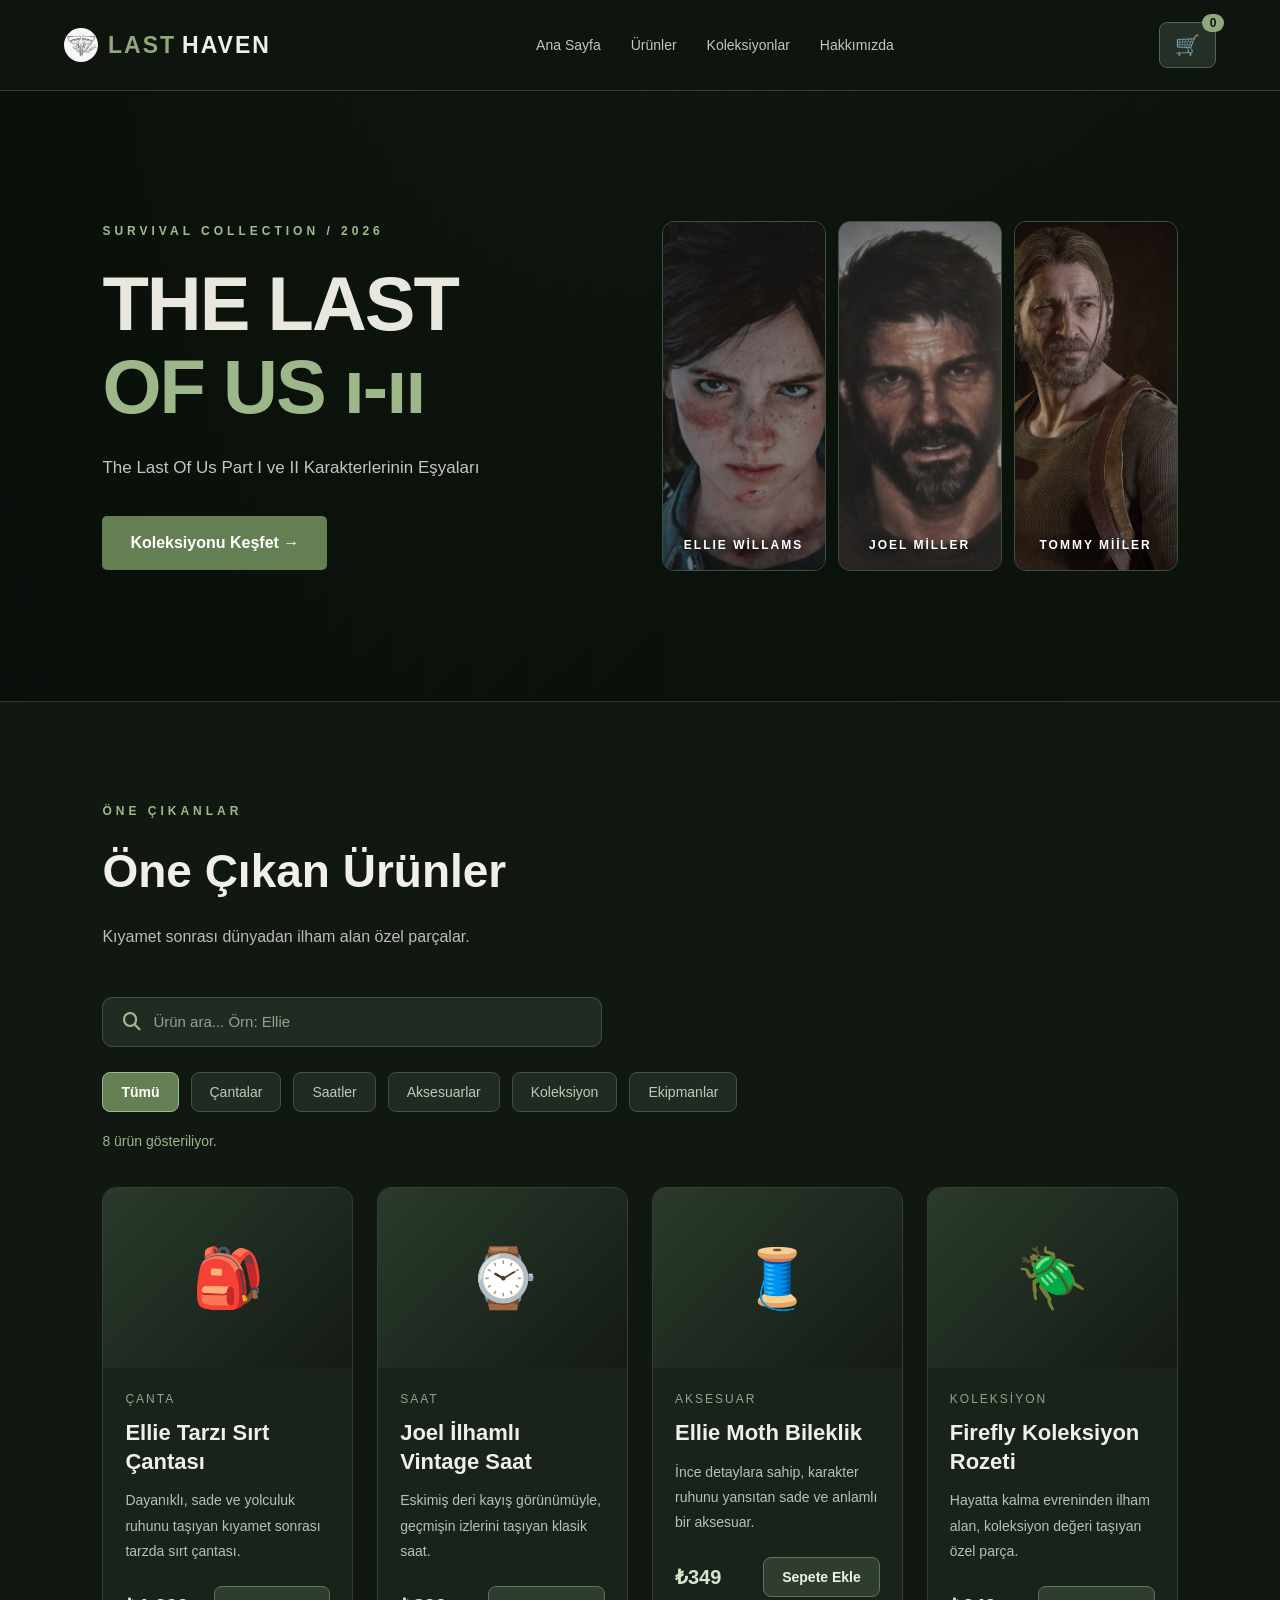
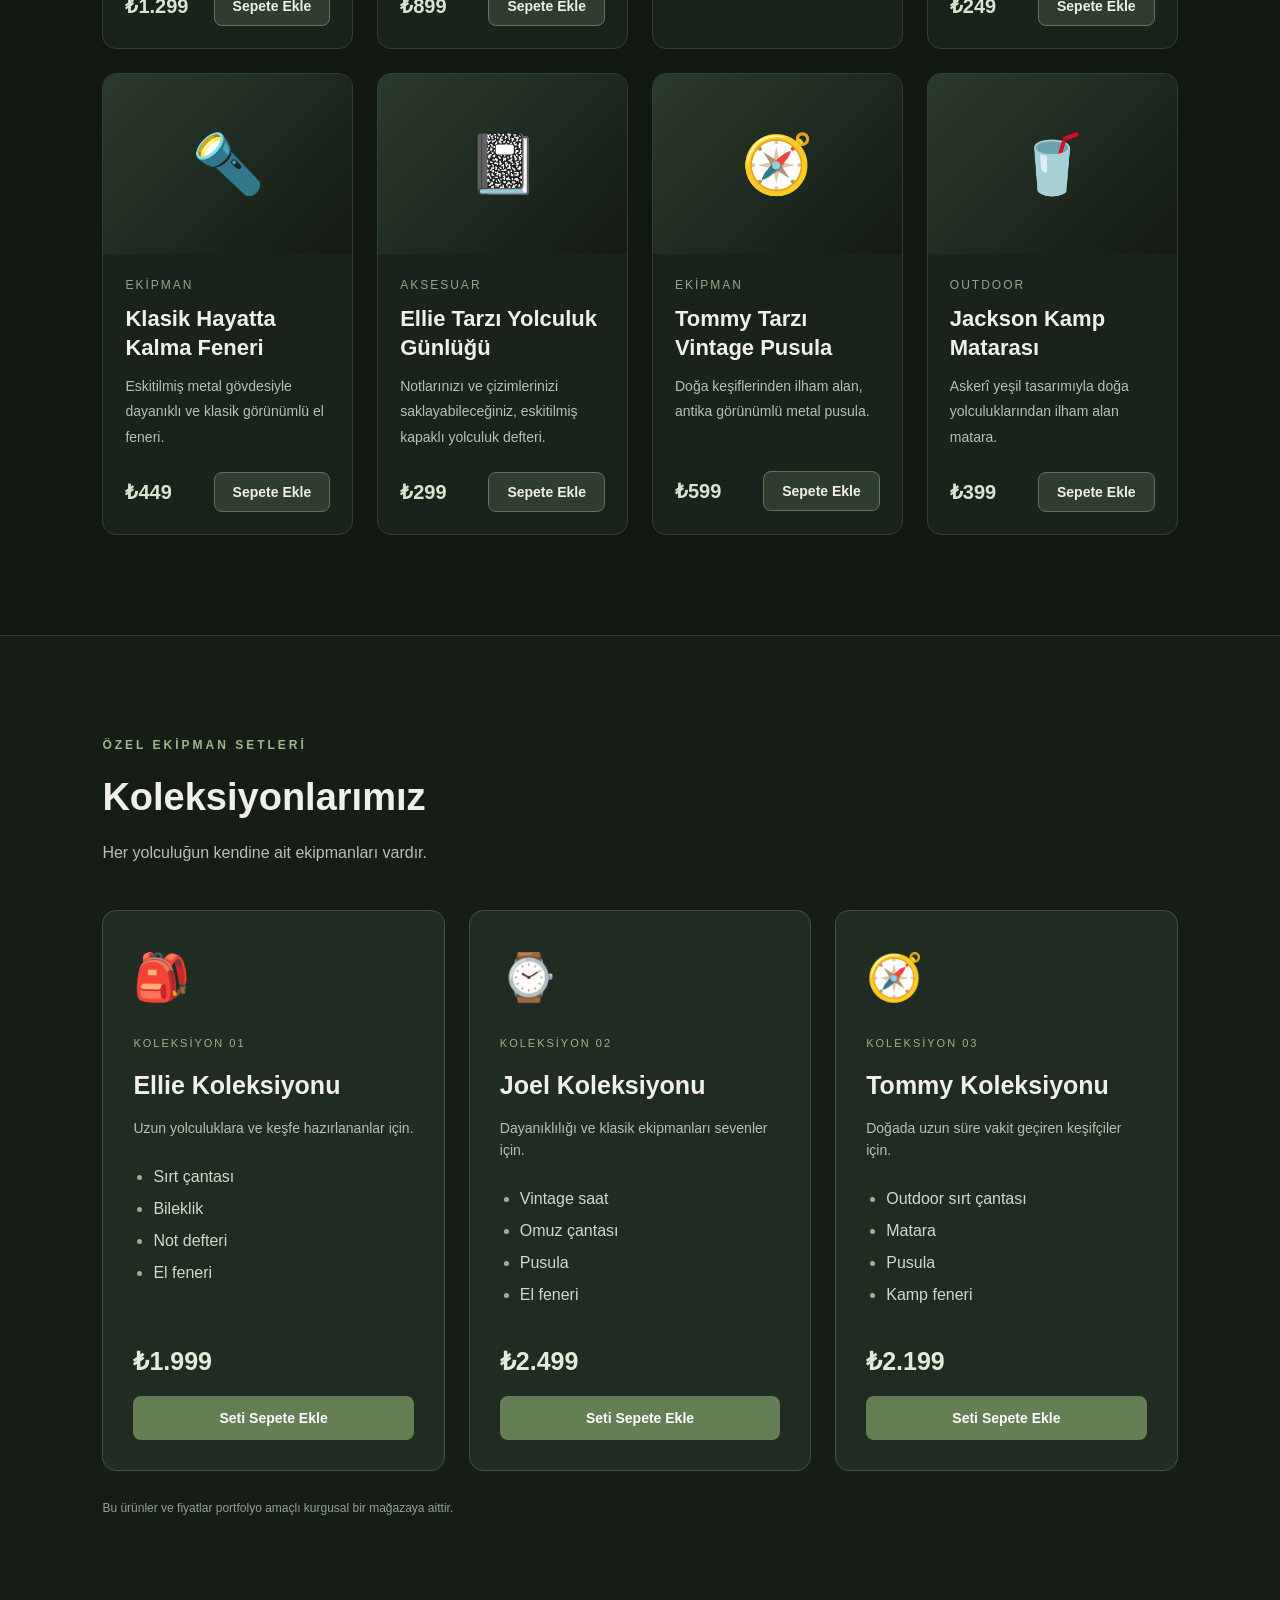
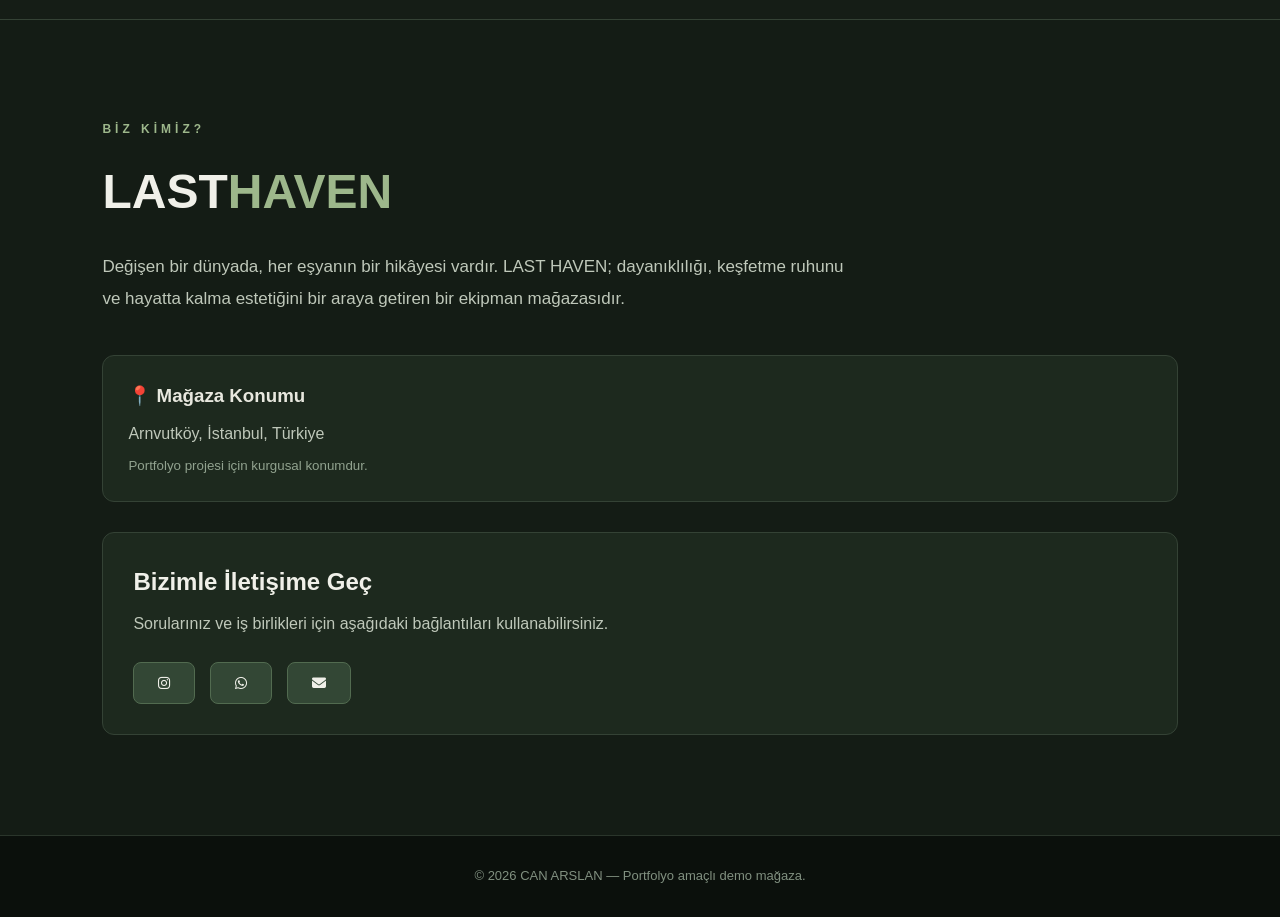
==== index.html @ 031e987a "Add files via upload" ====
<!DOCTYPE html>
<html lang="tr">

<head>
    <meta charset="UTF-8">

    <meta name="viewport"
          content="width=device-width, initial-scale=1.0">

    <title>TLOU | Survival Store</title>

    <link rel="stylesheet"
      href="https://cdnjs.cloudflare.com/ajax/libs/font-awesome/6.7.2/css/all.min.css">

    <link rel="stylesheet" href="style.css">

    <script src="script.js" defer></script>


</head>

<body>

    <!-- ÜST MENÜ -->
    <header class="site-header">

        <nav class="navbar">

            <!-- Mağaza logosu -->
            <a href="index.html" class="logo">
    <img src="logo.png" alt="Last Haven logosu" class="logo-img">

    <span class="logo-text">
        <span class="logo-green">LAST</span>
        <span class="logo-white">HAVEN</span>
    </span>
</a>

            <!-- Sayfa bağlantıları -->
            <div class="nav-links">
                <a href="#anasayfa">Ana Sayfa</a>
                <a href="#urunler">Ürünler</a>
                <a href="#koleksiyon">Koleksiyonlar</a>
                <a href="#hakkimizda">Hakkımızda</a>
            </div>

            <!-- Sağdaki işlemler -->
            <div class="nav-actions">
                <button
                    id="sepetBtn"
                    class="cart-button"
                    type="button"
                    aria-label="Sepeti görüntüle">
                    🛒 <span id="sepetSayisi">0</span>
                </button>
            </div>

        </nav>

    </header>

    <!-- ANA SAYFA -->
    <main id="anasayfa">

        <section class="hero">

            <div class="hero-content">

                <p class="hero-label">
                    SURVIVAL COLLECTION / 2026
                </p>

                <h1>
                    THE LAST
                    <span>OF US ı-ıı</span>
                </h1>

                <p class="hero-description">
                    The Last Of Us Part I ve II 
                    Karakterlerinin Eşyaları 
                </p>

                <a href="#urunler" class="hero-button">
                    Koleksiyonu Keşfet →
                </a>

            </div>
            
<!-- KARAKTER FOTOĞRAFLARI -->
<div class="hero-characters">

    <div class="character-photo">
        <img src="images/ellie.jpg" alt="Ellie">
        <span>ELLIE WİLLAMS</span>
    </div>

    <div class="character-photo">
        <img src="images/joel.jpg" alt="Joel">
        <span>JOEL MİLLER</span>
    </div>

    <div class="character-photo">
        <img src="images/tommy.jpg" alt="Tommy">
        <span>TOMMY MİİLER</span>
    </div>

</div>


        </section>

        <!-- ÜRÜNLER BÖLÜMÜ -->
        <section id="urunler" class="products-section">

    <div class="section-heading">
        <p class="section-label">ÖNE ÇIKANLAR</p>
        <h2>Öne Çıkan Ürünler</h2>
        <p class="section-description">
            Kıyamet sonrası dünyadan ilham alan özel parçalar.
        </p>
    </div>

<!-- ÜRÜN ARAMA VE KATEGORİ FİLTRELERİ -->
<div class="product-filters">

    <!-- ARAMA KUTUSU -->
    <div class="search-box">
        <i class="fa-solid fa-magnifying-glass"></i>

        <input
            type="search"
            id="urunArama"
            placeholder="Ürün ara... Örn: Ellie"
            aria-label="Ürün ara"
        >
    </div>

    <!-- KATEGORİLER -->
    <div class="category-filters">

        <button class="filter-btn active"
                data-category="all"
                type="button">
            Tümü
        </button>

        <button class="filter-btn"
                data-category="canta"
                type="button">
            Çantalar
        </button>

        <button class="filter-btn"
                data-category="saat"
                type="button">
            Saatler
        </button>

        <button class="filter-btn"
                data-category="aksesuar"
                type="button">
            Aksesuarlar
        </button>

        <button class="filter-btn"
                data-category="koleksiyon"
                type="button">
            Koleksiyon
        </button>

        <button class="filter-btn"
                data-category="ekipman"
                type="button">
            Ekipmanlar
        </button>


    </div>

    <p id="urunSonuc" class="product-results" role="status"></p>

</div>

    <div class="products-grid">

        <!-- ÜRÜN 1 -->
        <article class="product-card" data-category="canta">
            <div class="product-image">
                🎒
            </div>

            <div class="product-content">
                <p class="product-category">Çanta</p>
                <h3>Ellie Tarzı Sırt Çantası</h3>
                <p class="product-text">
                    Dayanıklı, sade ve yolculuk ruhunu taşıyan
                    kıyamet sonrası tarzda sırt çantası.
                </p>

                <div class="product-bottom">
                    <span class="product-price">₺1.299</span>
                    <button class="add-to-cart-btn" type="button">
                        Sepete Ekle
                    </button>
                </div>
            </div>
        </article>

        <!-- ÜRÜN 2 -->
        <article class="product-card" data-category="saat">
            <div class="product-image">
                ⌚
            </div>

            <div class="product-content">
                <p class="product-category">Saat</p>
                <h3>Joel İlhamlı Vintage Saat</h3>
                <p class="product-text">
                    Eskimiş deri kayış görünümüyle,
                    geçmişin izlerini taşıyan klasik saat.
                </p>

                <div class="product-bottom">
                    <span class="product-price">₺899</span>
                    <button class="add-to-cart-btn" type="button">
                        Sepete Ekle
                    </button>
                </div>
            </div>
        </article>

        <!-- ÜRÜN 3 -->
        <article class="product-card" data-category="Bileklik">
            <div class="product-image">
                🧵
            </div>

            <div class="product-content">
                <p class="product-category">Aksesuar</p>
                <h3>Ellie Moth Bileklik</h3>
                <p class="product-text">
                    İnce detaylara sahip, karakter ruhunu
                    yansıtan sade ve anlamlı bir aksesuar.
                </p>

                <div class="product-bottom">
                    <span class="product-price">₺349</span>
                    <button class="add-to-cart-btn" type="button">
                        Sepete Ekle
                    </button>
                </div>
            </div>
        </article>

        <!-- ÜRÜN 4 -->
        <article class="product-card" data-category="Rozeti">
            <div class="product-image">
                🪲
            </div>

            <div class="product-content">
                <p class="product-category">Koleksiyon</p>
                <h3>Firefly Koleksiyon Rozeti</h3>
                <p class="product-text">
                    Hayatta kalma evreninden ilham alan,
                    koleksiyon değeri taşıyan özel parça.
                </p>

                <div class="product-bottom">
                    <span class="product-price">₺249</span>
                    <button class="add-to-cart-btn" type="button">
                        Sepete Ekle
                    </button>
                </div>
            </div>
        </article>
        
<!-- ÜRÜN 5: EL FENERİ -->
<article class="product-card" data-category="fener">
    <div class="product-image">🔦</div>

    <div class="product-content">
        <p class="product-category">Ekipman</p>
        <h3>Klasik Hayatta Kalma Feneri</h3>

        <p class="product-text">
            Eskitilmiş metal gövdesiyle dayanıklı
            ve klasik görünümlü el feneri.
        </p>

        <div class="product-bottom">
            <span class="product-price">₺449</span>

            <button class="add-to-cart-btn" type="button">
                Sepete Ekle
            </button>
        </div>
    </div>
</article>

<!-- ÜRÜN 6: GÜNLÜK -->
<article class="product-card" data-category="Gunluk">
    <div class="product-image">📓</div>

    <div class="product-content">
        <p class="product-category">Aksesuar</p>
        <h3>Ellie Tarzı Yolculuk Günlüğü</h3>

        <p class="product-text">
            Notlarınızı ve çizimlerinizi saklayabileceğiniz,
            eskitilmiş kapaklı yolculuk defteri.
        </p>

        <div class="product-bottom">
            <span class="product-price">₺299</span>

            <button class="add-to-cart-btn" type="button">
                Sepete Ekle
            </button>
        </div>
    </div>
</article>

<!-- ÜRÜN 7: PUSULA -->
<article class="product-card" data-category="Pusula">
    <div class="product-image">🧭</div>

    <div class="product-content">
        <p class="product-category">Ekipman</p>
        <h3>Tommy Tarzı Vintage Pusula</h3>

        <p class="product-text">
            Doğa keşiflerinden ilham alan,
            antika görünümlü metal pusula.
        </p>

        <div class="product-bottom">
            <span class="product-price">₺599</span>

            <button class="add-to-cart-btn" type="button">
                Sepete Ekle
            </button>
        </div>
    </div>
</article>

<!-- ÜRÜN 8: MATARA -->
<article class="product-card" data-category="matara">
    <div class="product-image">🥤</div>

    <div class="product-content">
        <p class="product-category">Outdoor</p>
        <h3>Jackson Kamp Matarası</h3>

        <p class="product-text">
            Askerî yeşil tasarımıyla doğa
            yolculuklarından ilham alan matara.
        </p>

        <div class="product-bottom">
            <span class="product-price">₺399</span>

            <button class="add-to-cart-btn" type="button">
                Sepete Ekle
            </button>
        </div>
    </div>
</article>


    </div>

</section>

        <!-- KOLEKSİYONLAR BÖLÜMÜ -->
        
<!-- KOLEKSİYONLAR -->
<section id="koleksiyon" class="collections-section">

    <div class="collections-heading">
        <p class="collections-label">ÖZEL EKİPMAN SETLERİ</p>
        <h2>Koleksiyonlarımız</h2>
        <p>Her yolculuğun kendine ait ekipmanları vardır.</p>
    </div>

    <div class="collections-grid">

        <!-- ELLIE -->
        <article class="collection-card">
            <div class="collection-symbol">🎒</div>
            <span class="collection-number">KOLEKSİYON 01</span>

            <h3>Ellie Koleksiyonu</h3>
            <p class="collection-description">
                Uzun yolculuklara ve keşfe hazırlananlar için.
            </p>

            <ul class="collection-items">
                <li>Sırt çantası</li>
                <li>Bileklik</li>
                <li>Not defteri</li>
                <li>El feneri</li>
            </ul>

            <div class="collection-bottom">
                <span class="collection-price">₺1.999</span>
                <button class="collection-cart-btn"
                        type="button"
                        data-name="Ellie Koleksiyonu">
                    Seti Sepete Ekle
                </button>
            </div>
        </article>

        <!-- JOEL -->
        <article class="collection-card">
            <div class="collection-symbol">⌚</div>
            <span class="collection-number">KOLEKSİYON 02</span>

            <h3>Joel Koleksiyonu</h3>
            <p class="collection-description">
                Dayanıklılığı ve klasik ekipmanları sevenler için.
            </p>

            <ul class="collection-items">
                <li>Vintage saat</li>
                <li>Omuz çantası</li>
                <li>Pusula</li>
                <li>El feneri</li>
            </ul>

            <div class="collection-bottom">
                <span class="collection-price">₺2.499</span>
                <button class="collection-cart-btn"
                        type="button"
                        data-name="Joel Koleksiyonu">
                    Seti Sepete Ekle
                </button>
            </div>
        </article>

        <!-- TOMMY -->
        <article class="collection-card">
            <div class="collection-symbol">🧭</div>
            <span class="collection-number">KOLEKSİYON 03</span>

            <h3>Tommy Koleksiyonu</h3>
            <p class="collection-description">
                Doğada uzun süre vakit geçiren keşifçiler için.
            </p>

            <ul class="collection-items">
                <li>Outdoor sırt çantası</li>
                <li>Matara</li>
                <li>Pusula</li>
                <li>Kamp feneri</li>
            </ul>

            <div class="collection-bottom">
                <span class="collection-price">₺2.199</span>
                <button class="collection-cart-btn"
                        type="button"
                        data-name="Tommy Koleksiyonu">
                    Seti Sepete Ekle
                </button>
            </div>
        </article>

    </div>

    <p class="collections-disclaimer">
        Bu ürünler ve fiyatlar portfolyo amaçlı kurgusal bir mağazaya aittir.
    </p>

</section>


        <!-- HAKKIMIZDA BÖLÜMÜ -->
        
<!-- HAKKIMIZDA VE İLETİŞİM -->
<section id="hakkimizda" class="about-section">

    <div class="about-container">

        <p class="about-label">BİZ KİMİZ?</p>

        <h2>LAST<span>HAVEN</span></h2>

        <p class="about-description">
            Değişen bir dünyada, her eşyanın bir hikâyesi vardır.
            LAST HAVEN; dayanıklılığı, keşfetme ruhunu ve
            hayatta kalma estetiğini bir araya getiren
             bir ekipman mağazasıdır.
        </p>

        <div class="store-address">
            <h3>📍 Mağaza Konumu</h3>
            <p>Arnvutköy, İstanbul, Türkiye</p>
            <small>Portfolyo projesi için kurgusal konumdur.</small>
        </div>

        <div class="contact-area">
            <h3>Bizimle İletişime Geç</h3>

            <p>
                Sorularınız ve iş birlikleri için
                aşağıdaki bağlantıları kullanabilirsiniz.
            </p>

            
<div class="contact-links">

    <!-- INSTAGRAM -->
    <a href="https://www.instagram.com/ac.rsln/"
       target="_blank"
       rel="noopener noreferrer"
       class="contact-btn instagram-btn">

        <i class="fa-brands fa-instagram"></i>
        <span></span>

    </a>

    <!-- WHATSAPP -->
    <a href="https://wa.me/905076780957"
       target="_blank"
       rel="noopener noreferrer"
       class="contact-btn whatsapp-btn">

        <i class="fa-brands fa-whatsapp"></i>
        <span></span>

    </a>

   
<!-- E-POSTA -->
<a href="https://mail.google.com/mail/?view=cm&fs=1&to=arslanby5757@gmail.com"
   target="_blank"
   rel="noopener noreferrer"
   class="contact-btn email-btn">

    <i class="fa-solid fa-envelope"></i>
    <span></span>

</a>


</div>


</section>


    </main>

    <!-- ALT BİLGİ -->
    <footer class="site-footer">

        <p>
            © 2026 CAN ARSLAN —
            Portfolyo amaçlı demo mağaza.
        </p>

    </footer>

    <!-- KÜÇÜK BİLDİRİM ALANI -->
<div id="bildirim" class="toast" role="status" aria-live="polite">
    <span class="toast-icon">✓</span>
    <span id="bildirimMetni"></span>
</div>

</body>
</html>
---- style.css ----
/* GENEL AYARLAR */

* {
    margin: 0;
    padding: 0;
    box-sizing: border-box;
}

html {
    scroll-behavior: smooth;
}

body {
    background-color: #101510;
    color: #e8e8df;
    font-family: Arial, sans-serif;
    line-height: 1.6;
}

/* ÜST MENÜ */

.site-header {
    position: sticky;
    top: 0;
    z-index: 100;

    background-color: rgba(15, 22, 16, 0.95);
    border-bottom: 1px solid #344235;
}

.navbar {
    max-width: 1200px;
    margin: 0 auto;
    padding: 22px 24px;

    display: flex;
    align-items: center;
    justify-content: space-between;
    gap: 24px;
}

.logo {
    display: inline-flex;
    align-items: center;
    gap: 10px;

    color: #f0f0e9;
    font-size: 23px;
    font-weight: 800;
    text-decoration: none;
    letter-spacing: 2px;
    white-space: nowrap;
}

.logo-img {
    width: 34px;
    height: 34px;
    object-fit: cover;
    border-radius: 50%;
    display: block;
}

.logo-text {
    display: inline-block;
}

.logo span {
    color: #91a87d;
}

.nav-links {
    display: flex;
    align-items: center;
    gap: 30px;
}

.nav-links a {
    color: #c0c9bb;
    font-size: 14px;
    text-decoration: none;
    transition: color 0.3s;
}

.nav-links a:hover {
    color: #b2d49d;
}

.cart-button {
    position: relative;
    padding: 10px 15px;

    border: 1px solid #52634e;
    border-radius: 8px;

    background-color: #243026;
    color: white;
    font-size: 20px;

    cursor: pointer;
}

#sepetSayisi {
    position: absolute;
    top: -9px;
    right: -9px;

    min-width: 22px;
    padding: 2px 5px;

    background-color: #91a87d;
    color: #101510;

    border-radius: 20px;
    font-size: 12px;
    font-weight: bold;
    text-align: center;
}

/* BÜYÜK GİRİŞ ALANI */

.hero {
    position: relative;
    min-height: 610px;

    display: flex;
    align-items: center;

    padding: 100px 8%;

    background:
        linear-gradient(
            90deg,
            rgba(8, 14, 9, 0.96),
            rgba(8, 14, 9, 0.48)
        ),
        linear-gradient(
            135deg,
            #283b2a,
            #111811 65%
        );
}

.hero-content {
    position: relative;
    z-index: 1;
    max-width: 650px;
}

.hero-label {
    margin-bottom: 20px;

    color: #a4ba90;
    font-size: 12px;
    font-weight: bold;
    letter-spacing: 4px;
}

.hero h1 {
    font-size: clamp(38px, 6vw, 76px);
    line-height: 1.1;
    letter-spacing: -2px;
}

.hero h1 span {
    display: block;
    color: #9db78b;
}

.hero-description {
    max-width: 480px;
    margin-top: 25px;

    color: #bfc8ba;
    font-size: 17px;
}

.hero-button {
    display: inline-block;

    margin-top: 35px;
    padding: 14px 28px;

    background-color: #647f54;
    color: #ffffff;

    border-radius: 5px;
    text-decoration: none;
    font-weight: bold;

    transition:
        background-color 0.3s,
        transform 0.3s;
}

.hero-button:hover {
    background-color: #83a36f;
    transform: translateY(-3px);
}

/* DİĞER BÖLÜMLER */

.placeholder-section {
    padding: 100px 8%;
    min-height: 260px;

    border-top: 1px solid #2a352b;
}

.placeholder-section h2 {
    margin-bottom: 14px;
    color: #e4eadd;
    font-size: 30px;
}

.placeholder-section p {
    color: #aab8a8;
}

/* ALT BİLGİ */

.site-footer {
    padding: 30px 20px;

    background-color: #0b100c;
    border-top: 1px solid #2a352b;

    color: #819080;
    text-align: center;
    font-size: 13px;
}

/* TELEFON UYUMLULUĞU */

@media (max-width: 768px) {

    .navbar {
        flex-wrap: wrap;
    }

    .nav-links {
        order: 3;
        width: 100%;
        justify-content: center;
        flex-wrap: wrap;
        gap: 14px;
    }

    .hero {
        min-height: 520px;
        padding: 75px 7%;
    }

    .hero h1 {
        letter-spacing: -1px;
    }

    .hero-description {
        font-size: 15px;
    }
}


/* ===== HAKKIMIZDA ===== */

.about-section {
    padding: 100px 8%;
    background-color: #141c15;
    border-top: 1px solid #344235;
}

.about-container {
    max-width: 1100px;
    margin: 0 auto;
}

.about-label {
    color: #9db78b;
    font-size: 12px;
    letter-spacing: 4px;
    font-weight: bold;
    margin-bottom: 15px;
}

.about-container h2 {
    font-size: clamp(30px, 5vw, 48px);
    color: #f0f0e9;
    margin-bottom: 20px;
}

.about-container h2 span {
    color: #9db78b;
}

.about-description {
    max-width: 750px;
    color: #bfc8ba;
    font-size: 17px;
    line-height: 1.9;
    margin-bottom: 40px;
}

/* MAĞAZA ADRESİ */

.store-address {
    padding: 25px;
    margin-bottom: 30px;
    background-color: #1d291e;
    border: 1px solid #344235;
    border-radius: 12px;
}

.store-address h3 {
    color: #e8e8df;
    margin-bottom: 10px;
}

.store-address p {
    color: #bfc8ba;
}

.store-address small {
    display: block;
    margin-top: 8px;
    color: #91a28f;
}

/* İLETİŞİM */

.contact-area {
    padding: 30px;
    background-color: #1d291e;
    border: 1px solid #344235;
    border-radius: 12px;
}

.contact-area h3 {
    color: #f0f0e9;
    font-size: 24px;
    margin-bottom: 10px;
}

.contact-area > p {
    color: #bfc8ba;
    margin-bottom: 25px;
}

.contact-links {
    display: flex;
    flex-wrap: wrap;
    gap: 15px;
}

.contact-btn {
    display: inline-flex;
    align-items: center;
    justify-content: center;

    padding: 13px 24px;

    color: #f0f0e9;
    background-color: #334735;
    border: 1px solid #526b50;
    border-radius: 8px;

    font-size: 14px;
    font-weight: bold;
    text-decoration: none;

    transition: all 0.3s ease;
}

.contact-btn:hover {
    background-color: #658455;
    border-color: #9db78b;
    transform: translateY(-3px);
}

.contact-btn:focus-visible {
    outline: 2px solid #b8e1a7;
    outline-offset: 4px;
}

/* TELEFON EKRANI */

@media (max-width: 480px) {
    .about-section {
        padding: 65px 6%;
    }

    .contact-area {
        padding: 20px;
    }

    .contact-links {
        flex-direction: column;
    }

    .contact-btn {
        width: 100%;
    }
}

/* ===== ÜRÜNLER BÖLÜMÜ ===== */

.products-section {
    padding: 100px 8%;
    background-color: #111711;
    border-top: 1px solid #2a352b;
}

.section-heading {
    max-width: 700px;
    margin-bottom: 45px;
}

.section-label {
    color: #9db78b;
    font-size: 12px;
    font-weight: bold;
    letter-spacing: 4px;
    margin-bottom: 14px;
}

.section-heading h2 {
    font-size: clamp(30px, 5vw, 46px);
    color: #f0f0e9;
    margin-bottom: 14px;
}

.section-description {
    color: #b6c1b4;
    font-size: 16px;
    line-height: 1.8;
}

/* Kartların dizilimi */
.products-grid {
    display: grid;
    grid-template-columns: repeat(4, 1fr);
    gap: 24px;
}

/* Ürün kartı */
.product-card {
    background-color: #1a231b;
    border: 1px solid #324033;
    border-radius: 14px;
    overflow: hidden;
    transition: transform 0.3s ease, border-color 0.3s ease;
}

.product-card:hover {
    transform: translateY(-6px);
    border-color: #7e9a6d;
}

/* Ürün görsel alanı */
.product-image {
    min-height: 180px;
    display: flex;
    align-items: center;
    justify-content: center;

    background:
        linear-gradient(135deg, #2a3a2b, #141b15);
    color: #dfe7d8;
    font-size: 58px;
}

/* Kartın alt bilgi alanı */
.product-content {
    padding: 22px;
}

.product-category {
    color: #90a886;
    font-size: 12px;
    letter-spacing: 2px;
    text-transform: uppercase;
    margin-bottom: 10px;
}

.product-content h3 {
    color: #f0f0e9;
    font-size: 22px;
    margin-bottom: 12px;
    line-height: 1.3;
}

.product-text {
    color: #b7c1b2;
    font-size: 14px;
    line-height: 1.8;
    margin-bottom: 22px;
    min-height: 75px;
}

/* Fiyat ve buton alanı */
.product-bottom {
    display: flex;
    align-items: center;
    justify-content: space-between;
    gap: 12px;
    flex-wrap: wrap;
}

.product-price {
    color: #d8e5ce;
    font-size: 20px;
    font-weight: bold;
}

.add-to-cart-btn {
    padding: 11px 18px;
    border: 1px solid #5e7752;
    border-radius: 8px;
    background-color: #2f3d30;
    color: #f0f0e9;
    font-size: 14px;
    font-weight: bold;
    cursor: pointer;
    transition: all 0.3s ease;
}

.add-to-cart-btn:hover {
    background-color: #6d885d;
    border-color: #9db78b;
    transform: translateY(-2px);
}

/* Tablet */
@media (max-width: 1100px) {
    .products-grid {
        grid-template-columns: repeat(2, 1fr);
    }
}

/* Telefon */
@media (max-width: 640px) {
    .products-section {
        padding: 70px 6%;
    }

    .products-grid {
        grid-template-columns: 1fr;
    }

    .product-content h3 {
        font-size: 20px;
    }
}


/* ===== KOLEKSİYONLAR ===== */

.collections-section {
    padding: 100px 8%;
    background-color: #151d16;
    border-top: 1px solid #344235;
}

.collections-heading {
    margin-bottom: 45px;
}

.collections-label {
    color: #9db78b;
    font-size: 12px;
    font-weight: bold;
    letter-spacing: 3px;
}

.collections-heading h2 {
    color: #f0f0e9;
    font-size: 38px;
    margin: 12px 0;
}

.collections-heading > p:last-child {
    color: #b6c1b4;
}

/* Üç kartı yan yana dizer */
.collections-grid {
    display: grid;
    grid-template-columns: repeat(3, 1fr);
    gap: 24px;
}

.collection-card {
    display: flex;
    flex-direction: column;

    padding: 30px;
    background-color: #202c21;
    border: 1px solid #415343;
    border-radius: 14px;

    transition: transform 0.3s, border-color 0.3s;
}

.collection-card:hover {
    transform: translateY(-6px);
    border-color: #9db78b;
}

.collection-symbol {
    font-size: 46px;
    margin-bottom: 20px;
}

.collection-number {
    color: #9db78b;
    font-size: 11px;
    letter-spacing: 2px;
}

.collection-card h3 {
    color: #f0f0e9;
    font-size: 25px;
    margin: 12px 0;
}

.collection-description {
    color: #b6c1b4;
    font-size: 14px;
    margin-bottom: 22px;
}

.collection-items {
    padding-left: 20px;
    margin-bottom: 30px;
    color: #d0d9ca;
    line-height: 2;
}

.collection-items li::marker {
    color: #9db78b;
}

.collection-bottom {
    margin-top: auto;
    display: flex;
    flex-direction: column;
    gap: 15px;
}

.collection-price {
    color: #e2edd9;
    font-size: 25px;
    font-weight: bold;
}

.collection-cart-btn {
    padding: 14px 18px;
    background-color: #647f54;
    color: white;

    border: none;
    border-radius: 8px;

    font-size: 14px;
    font-weight: bold;
    cursor: pointer;

    transition: background-color 0.3s;
}

.collection-cart-btn:hover {
    background-color: #83a36f;
}

.collections-disclaimer {
    margin-top: 28px;
    color: #91a28f;
    font-size: 12px;
}

/* Tablet */
@media (max-width: 1000px) {
    .collections-grid {
        grid-template-columns: repeat(2, 1fr);
    }
}

/* Telefon */
@media (max-width: 650px) {
    .collections-section {
        padding: 70px 6%;
    }

    .collections-grid {
        grid-template-columns: 1fr;
    }

    .collections-heading h2 {
        font-size: 30px;
    }
}

/* ===== ÜRÜN ARAMA VE FİLTRELEME ===== */

.product-filters {
    margin-bottom: 35px;
}

/* Arama kutusu */
.search-box {
    display: flex;
    align-items: center;
    gap: 12px;

    max-width: 500px;
    padding: 15px 20px;

    background-color: #202c21;
    border: 1px solid #415343;
    border-radius: 10px;

    margin-bottom: 25px;
}

.search-box i {
    color: #9db78b;
    font-size: 18px;
}

.search-box input {
    width: 100%;

    background: transparent;
    border: none;
    outline: none;

    color: #f0f0e9;
    font-size: 15px;
}

.search-box input::placeholder {
    color: #91a28f;
}

.search-box:focus-within {
    border-color: #9db78b;
    box-shadow: 0 0 0 2px rgba(157, 183, 139, 0.2);
}

/* Kategori butonları */
.category-filters {
    display: flex;
    flex-wrap: wrap;
    gap: 12px;
}

.filter-btn {
    padding: 11px 18px;

    background-color: #202c21;
    color: #bfc8ba;

    border: 1px solid #415343;
    border-radius: 8px;

    font-size: 14px;
    cursor: pointer;

    transition: all 0.3s ease;
}

.filter-btn:hover {
    background-color: #354837;
    color: white;
}

/* Seçili kategori */
.filter-btn.active {
    background-color: #647f54;
    border-color: #9db78b;
    color: white;
    font-weight: bold;
}

/* Sonuç mesajı */
.product-results {
    margin-top: 18px;
    color: #9db78b;
    font-size: 14px;
}

/* Filtrelenen ürünleri gizleme */
.product-card.is-hidden {
    display: none;
}

/* Telefon */
@media (max-width: 640px) {

    .search-box {
        max-width: 100%;
    }

    .category-filters {
        gap: 8px;
    }

    .filter-btn {
        padding: 10px 13px;
        font-size: 12px;
    }
}
.back-link {
    color: #9db78b;
    text-decoration: none;
    font-size: 14px;
}

.back-link:hover {
    color: #d4e6ca;
}


/* ===== KÜÇÜK BİLDİRİM SİSTEMİ ===== */

.toast {
    position: fixed;
    top: 90px;
    right: 25px;

    z-index: 5000;

    display: flex;
    align-items: center;
    gap: 12px;

    max-width: min(360px, calc(100vw - 32px));
    padding: 16px 22px;

    background-color: #1d3020;
    color: #f0f0e9;

    border: 1px solid #73976b;
    border-radius: 12px;

    box-shadow: 0 12px 35px rgba(0, 0, 0, 0.4);

    opacity: 0;
    visibility: hidden;
    transform: translateY(-15px);
    pointer-events: none;

    transition:
        opacity 0.3s ease,
        transform 0.3s ease,
        visibility 0.3s ease;
}

/* Bildirim görünürken */
.toast.show {
    opacity: 1;
    visibility: visible;
    transform: translateY(0);
}

/* Onay işareti */
.toast-icon {
    width: 27px;
    height: 27px;

    display: flex;
    justify-content: center;
    align-items: center;
    flex-shrink: 0;

    background-color: #526f48;
    color: white;

    border-radius: 50%;
    font-weight: bold;
}

#bildirimMetni {
    font-size: 14px;
    line-height: 1.5;
}

/* Mobil */
@media (max-width: 480px) {
    .toast {
        top: 75px;
        right: 16px;
        left: 16px;
        max-width: none;
    }
}

@media (prefers-reduced-motion: reduce) {
    .toast {
        transition: none;
    }
}


/* LAST HAVEN LOGO RENKLERİ */

.logo .logo-text {
    display: inline-flex;
    align-items: center;
    gap: 6px;
}

.logo .logo-white {
    color: #f0f0e9;
}

.logo .logo-green {
    color: #91a87d;
}

.logo-img {
    width: 34px;
    height: 34px;
    object-fit: cover;
    border-radius: 50%;
}


/* ===== HERO KARAKTER FOTOĞRAFLARI ===== */

.hero {
    display: flex;
    align-items: center;
    justify-content: space-between;
    gap: 50px;
}

/* Soldaki yazı alanı */
.hero-content {
    flex: 1;
    min-width: 0;
}

/* Sağdaki karakter alanı */
.hero-characters {
    display: flex;
    align-items: center;
    gap: 12px;
    width: 48%;
    height: 350px;
    flex-shrink: 0;
}

/* Her karakterin fotoğraf kutusu */
.character-photo {
    position: relative;
    flex: 1;
    height: 100%;
    min-width: 0;
    overflow: hidden;

    border-radius: 12px;
    border: 1px solid #3c5137;
}

/* Fotoğraflar */
.character-photo img {
    width: 100%;
    height: 100%;
    object-fit: cover;

    filter: brightness(0.8) saturate(0.75);
    transition: transform 0.4s ease, filter 0.4s ease;
}

/* Karakter isimleri */
.character-photo span {
    position: absolute;
    bottom: 15px;
    left: 0;
    width: 100%;

    color: white;
    text-align: center;
    font-size: 12px;
    font-weight: 700;
    letter-spacing: 2px;

    text-shadow: 0 2px 8px black;
}

/* Fareyle üzerine gelince */
.character-photo:hover img {
    transform: scale(1.07);
    filter: brightness(1) saturate(1);
}

/* Telefon ve tablet görünümü */
@media (max-width: 900px) {

    .hero {
        flex-direction: column;
        align-items: stretch;
    }

    .hero-characters {
        width: 100%;
        height: 300px;
    }
}

@media (max-width: 480px) {

    .hero-characters {
        gap: 7px;
        height: 220px;
    }

    .character-photo span {
        font-size: 10px;
        letter-spacing: 1px;
    }
}
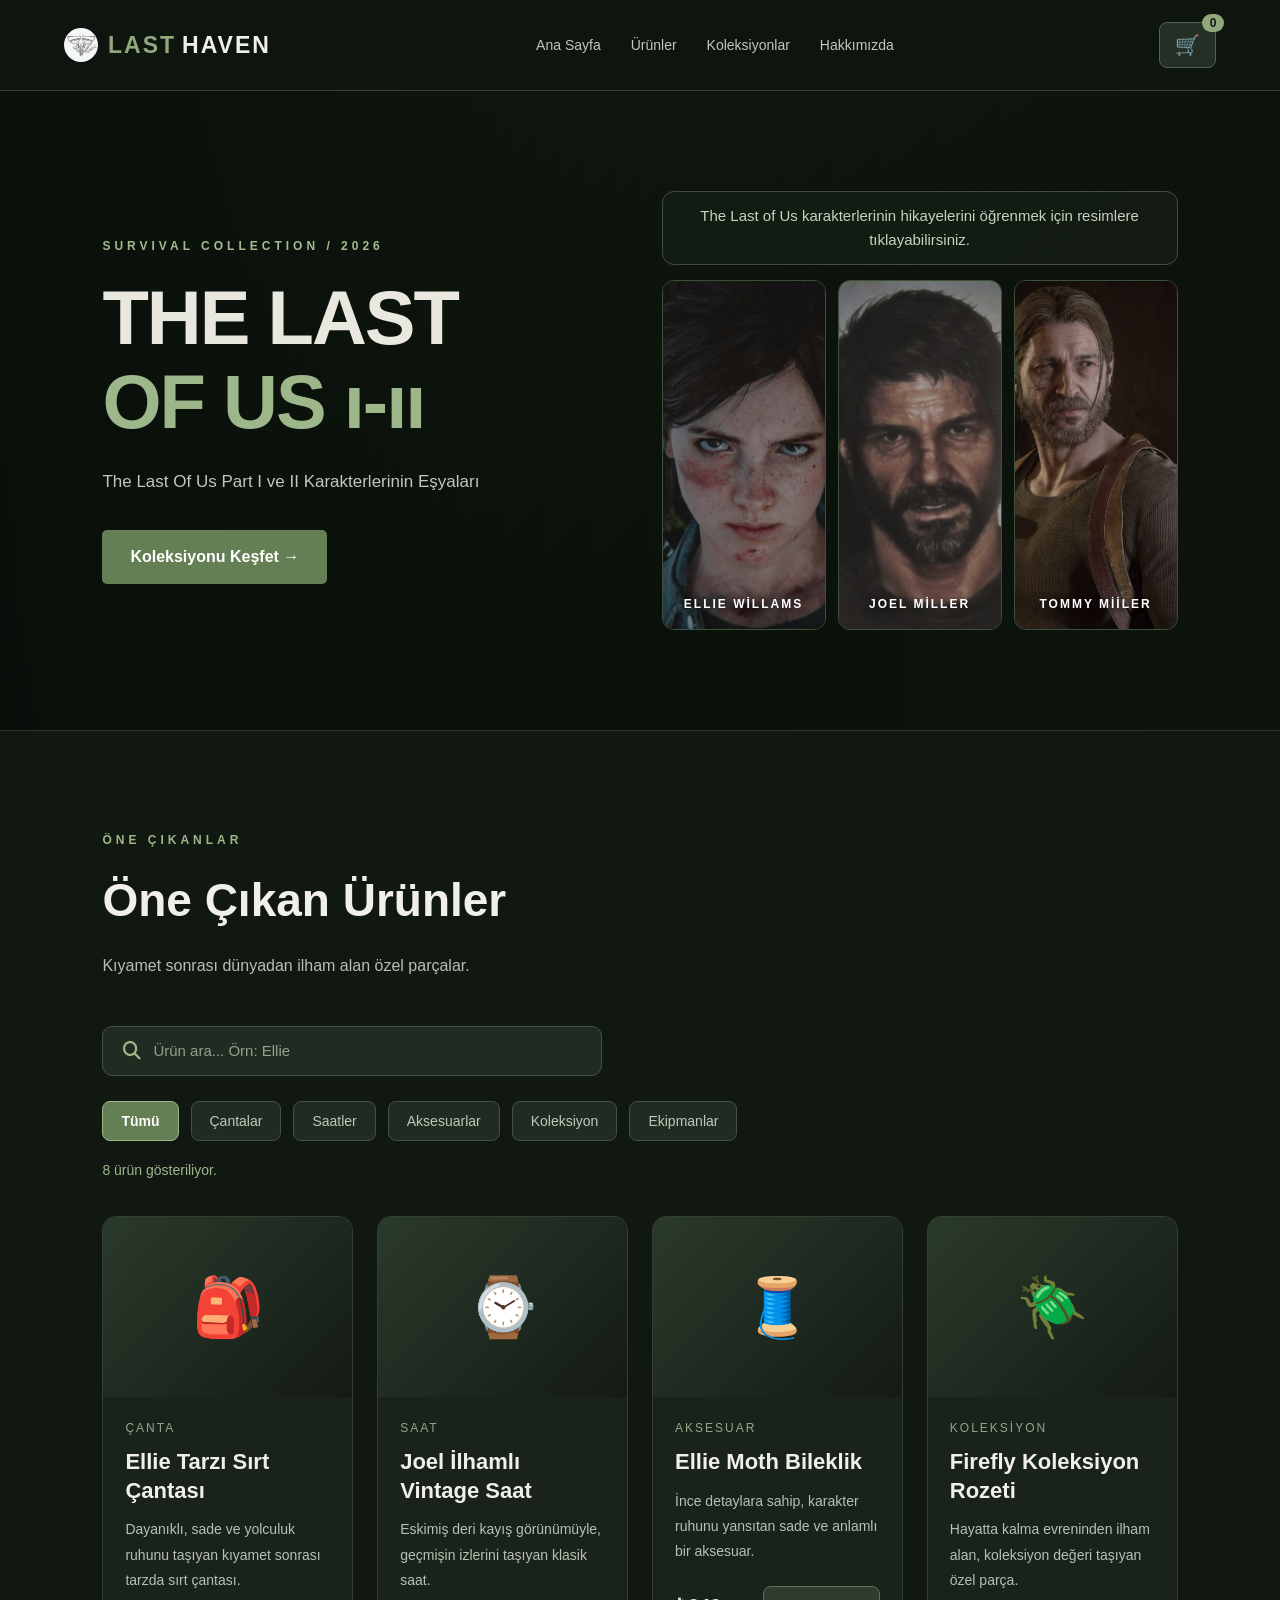
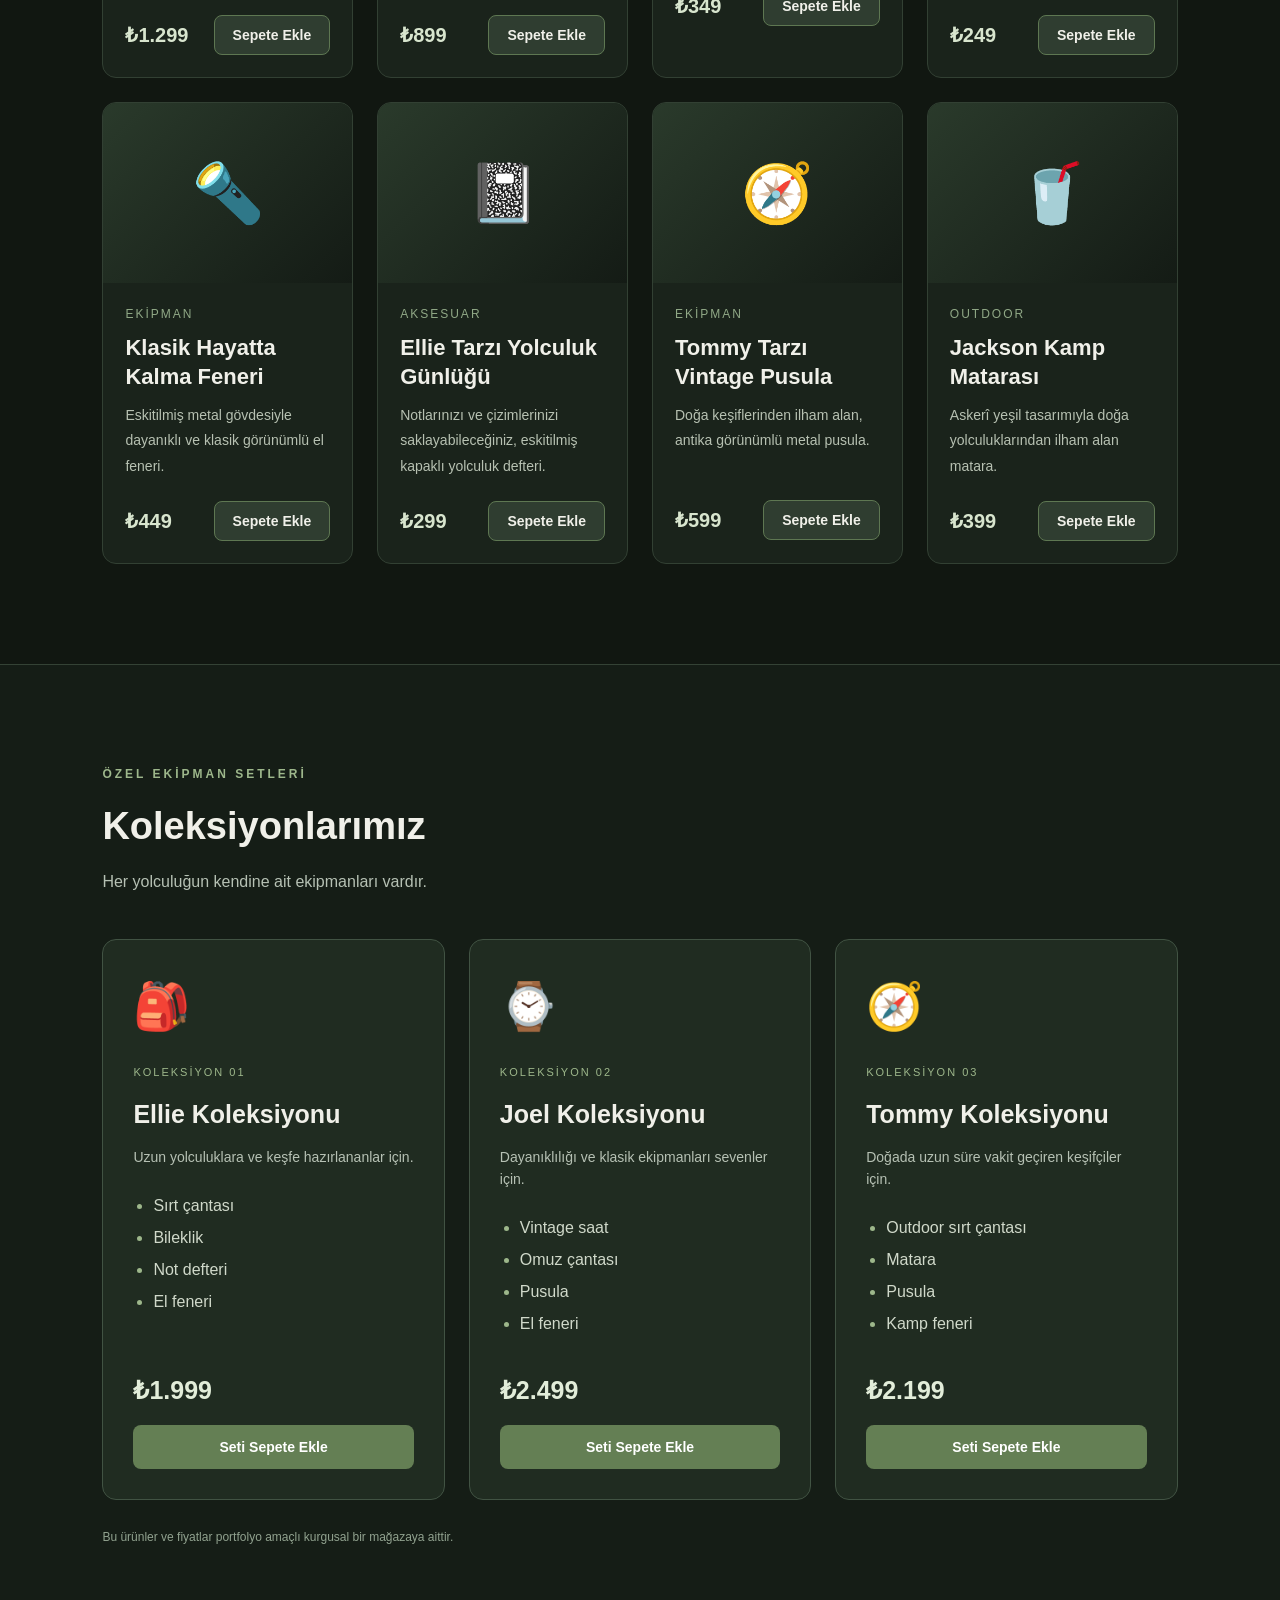
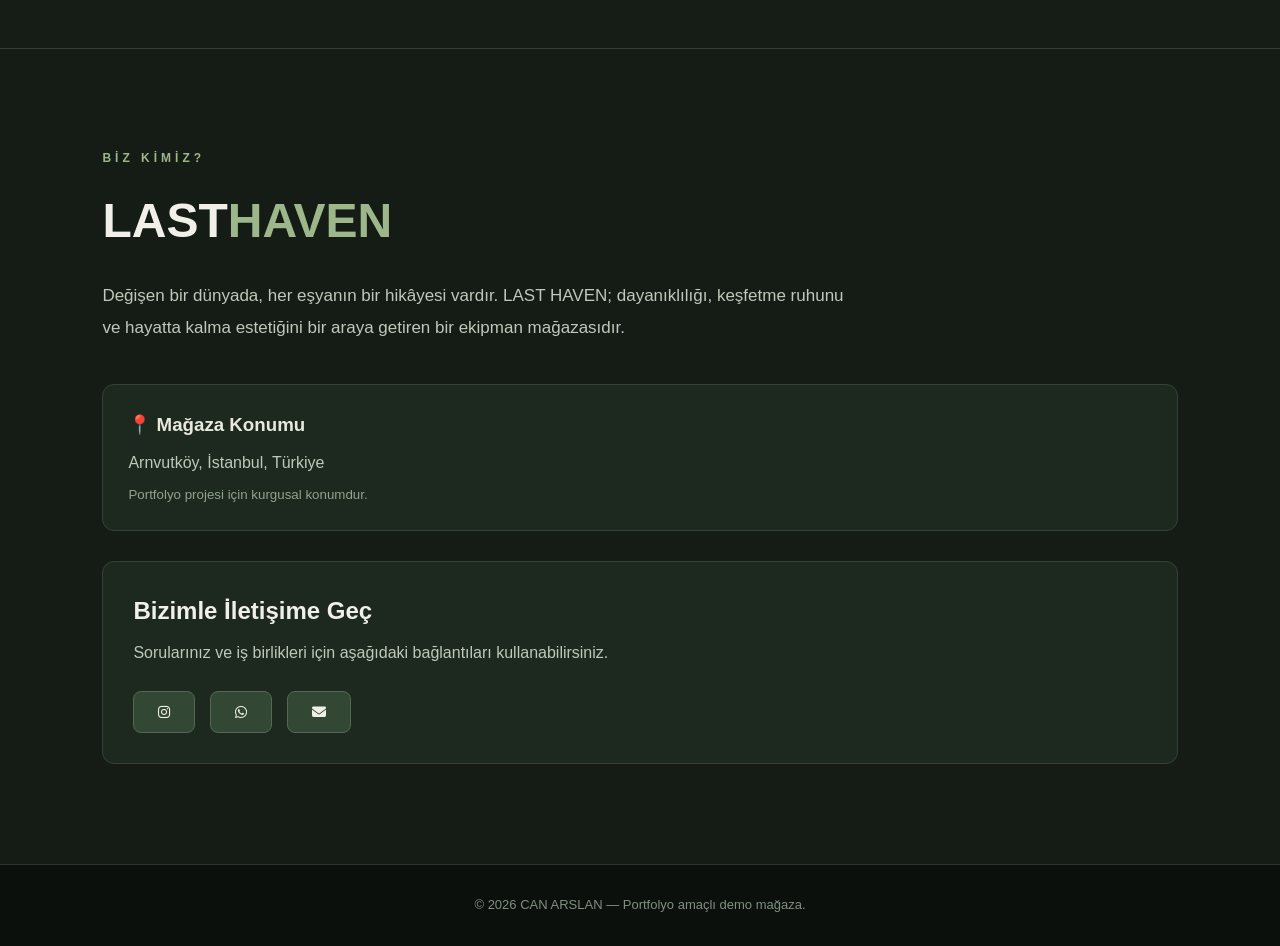
==== commit a1680148: "Add files via upload" ====
--- a/index.html
+++ b/index.html
@@ -3,6 +3,7 @@
 <html lang="tr">
 
 <head>
+    <link rel="icon" type="image/png" href="logo.png">
     <meta charset="UTF-8">
 
     <meta name="viewport"
@@ -88,20 +89,33 @@
             </div>
             
 <!-- KARAKTER FOTOĞRAFLARI -->
-<div class="hero-characters">
+
+<!-- KARAKTER FOTOĞRAFLARI -->
+<div class="hero-side">
+    <p class="character-notice">
+        The Last of Us karakterlerinin hikayelerini öğrenmek için resimlere tıklayabilirsiniz.
+    </p>
+
+    <div class="hero-characters">
 
     <div class="character-photo">
-        <img src="images/ellie.jpg" alt="Ellie">
+        <a href="ellie.html">
+    <img src="images/ellie.jpg" alt="Ellie Williams">
+</a>
         <span>ELLIE WİLLAMS</span>
     </div>
 
     <div class="character-photo">
-        <img src="images/joel.jpg" alt="Joel">
+        <a href="joel.html">
+    <img src="images/joel.jpg" alt="Joel Miller">
+</a>
         <span>JOEL MİLLER</span>
     </div>
 
     <div class="character-photo">
-        <img src="images/tommy.jpg" alt="Tommy">
+        <a href="tommy.html">
+    <img src="images/tommy.jpg" alt="Tommy Miller">
+</a>
         <span>TOMMY MİİLER</span>
     </div>
 
--- a/style.css
+++ b/style.css
@@ -51,6 +51,7 @@
     text-decoration: none;
     letter-spacing: 2px;
     white-space: nowrap;
+    
 }
 
 .logo-img {
@@ -1020,3 +1021,53 @@
         letter-spacing: 1px;
     }
 }
+
+
+.hero-characters {
+    position: relative;
+}
+
+.character-notice {
+    color: #c7d2c0;
+    font-size: 13px;
+    line-height: 1.5;
+    text-align: center;
+    margin: 0 0 12px;
+    width: 100%;
+}
+
+.hero-side {
+    width: 48%;
+    flex-shrink: 0;
+    min-width: 0;
+}
+
+.hero-side .hero-characters {
+    width: 100%;
+}
+
+.character-notice {
+    position: static;
+    width: 100%;
+    box-sizing: border-box;
+
+    margin: 0 0 15px;
+    padding: 12px 16px;
+
+    text-align: center;
+    color: #c7d2c0;
+    font-size: 15px;
+    line-height: 1.6;
+
+    border: 1px solid #3c5137;
+    border-radius: 12px;
+    background: rgba(60, 81, 55, 0.12);
+}
+
+@media (max-width: 900px) {
+    .hero-side {
+        width: 100%;
+    }
+}
+
+
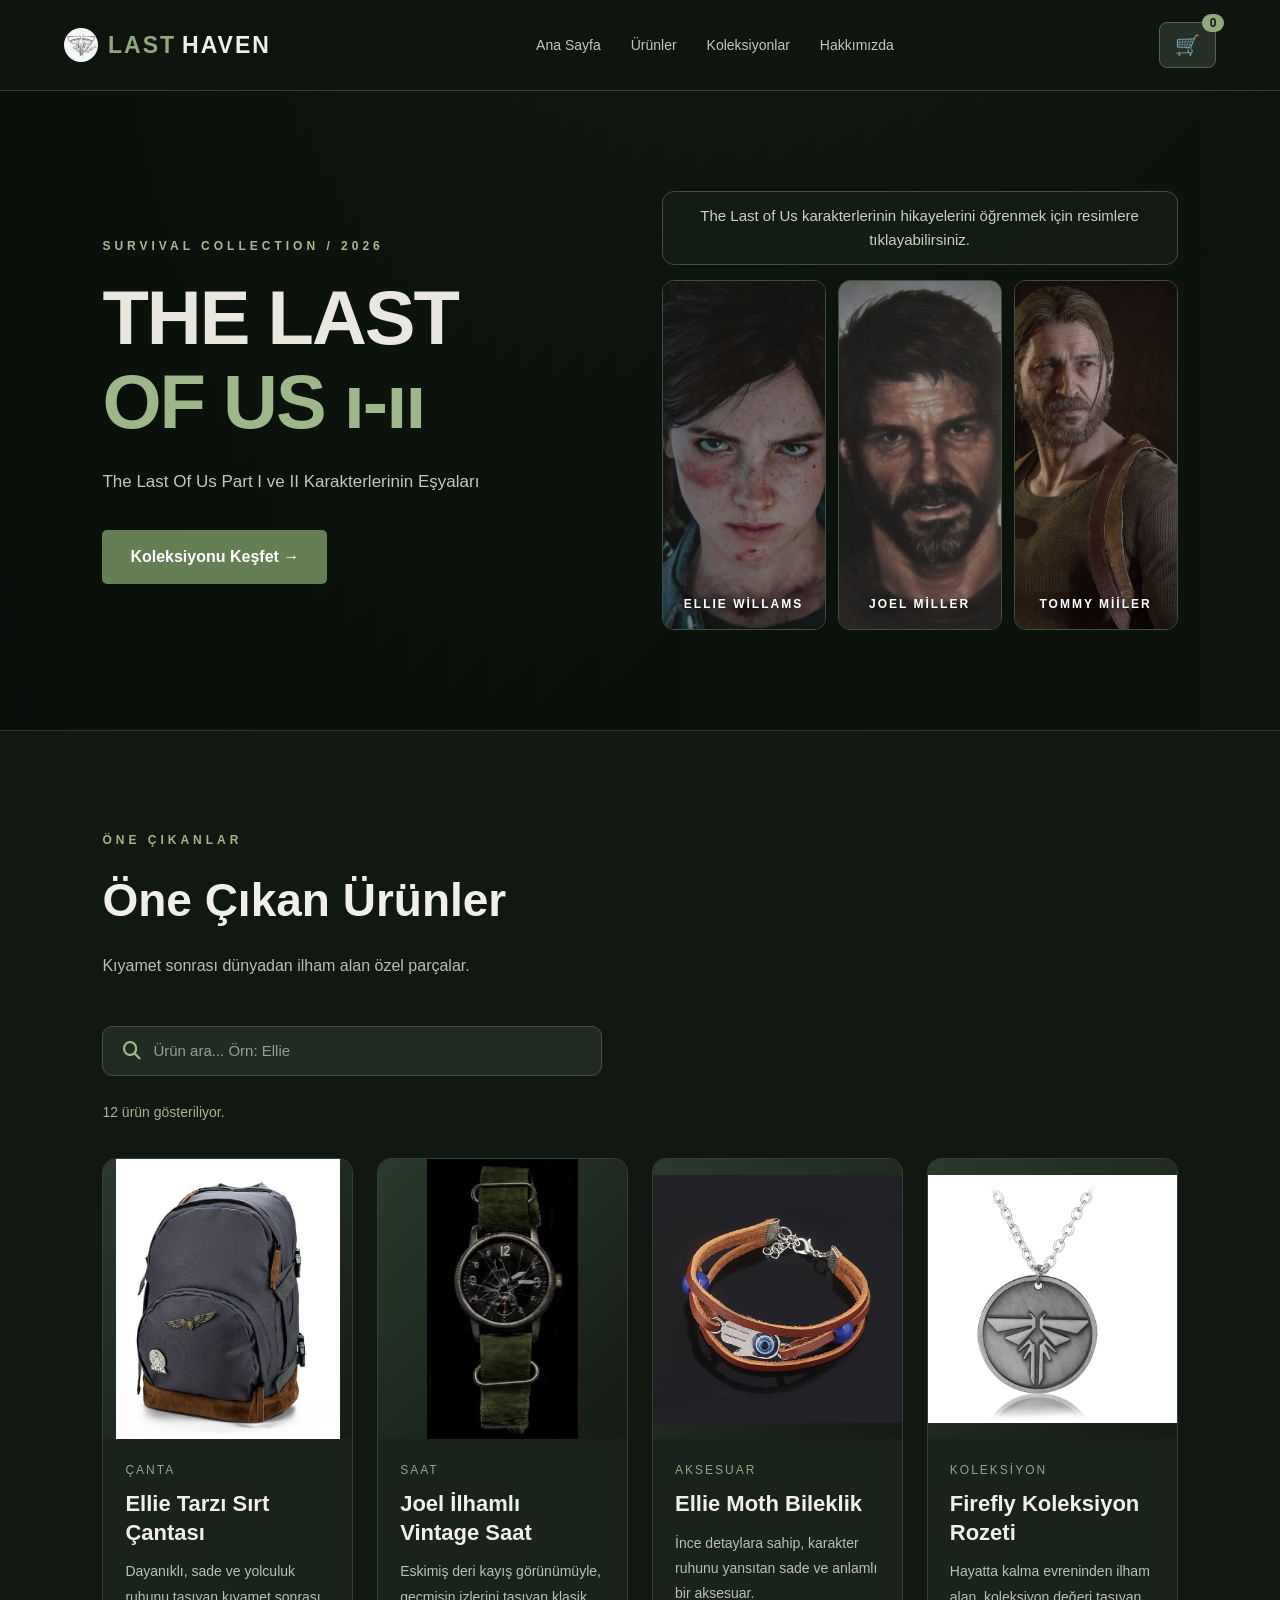
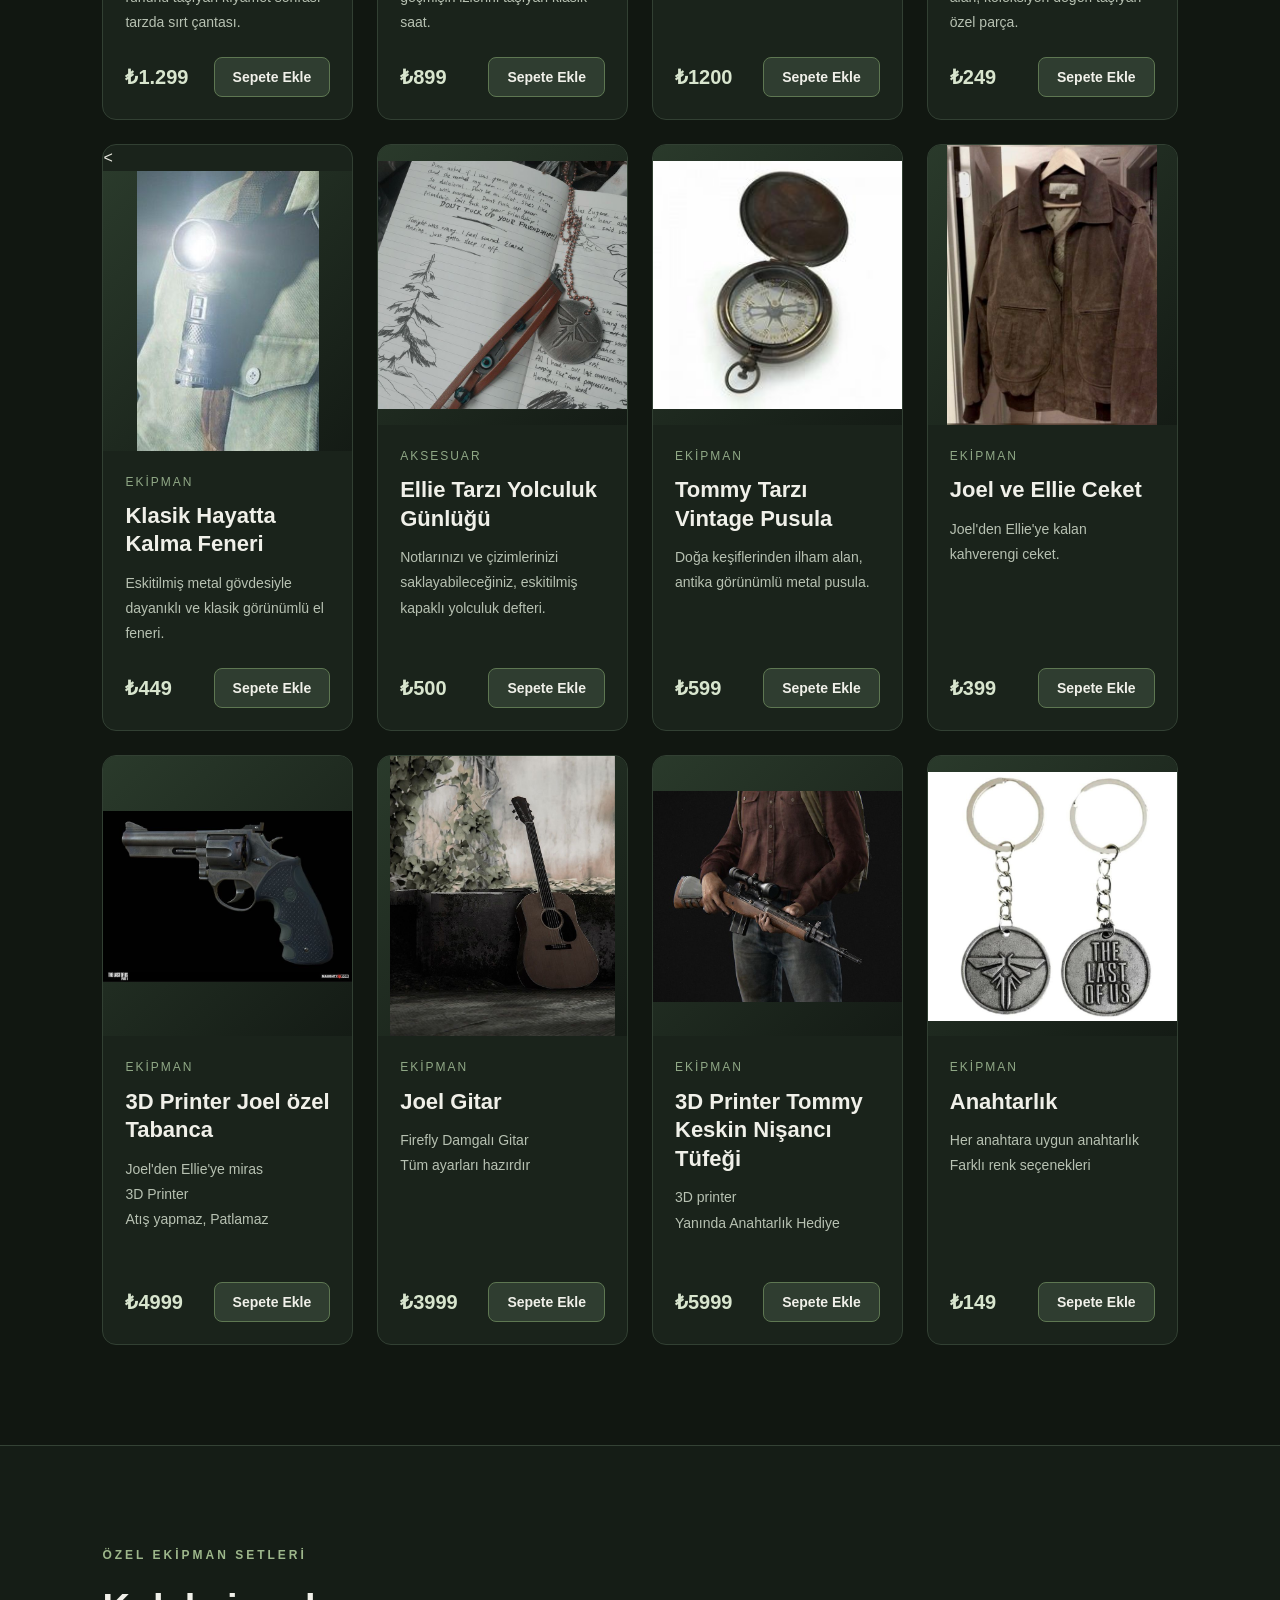
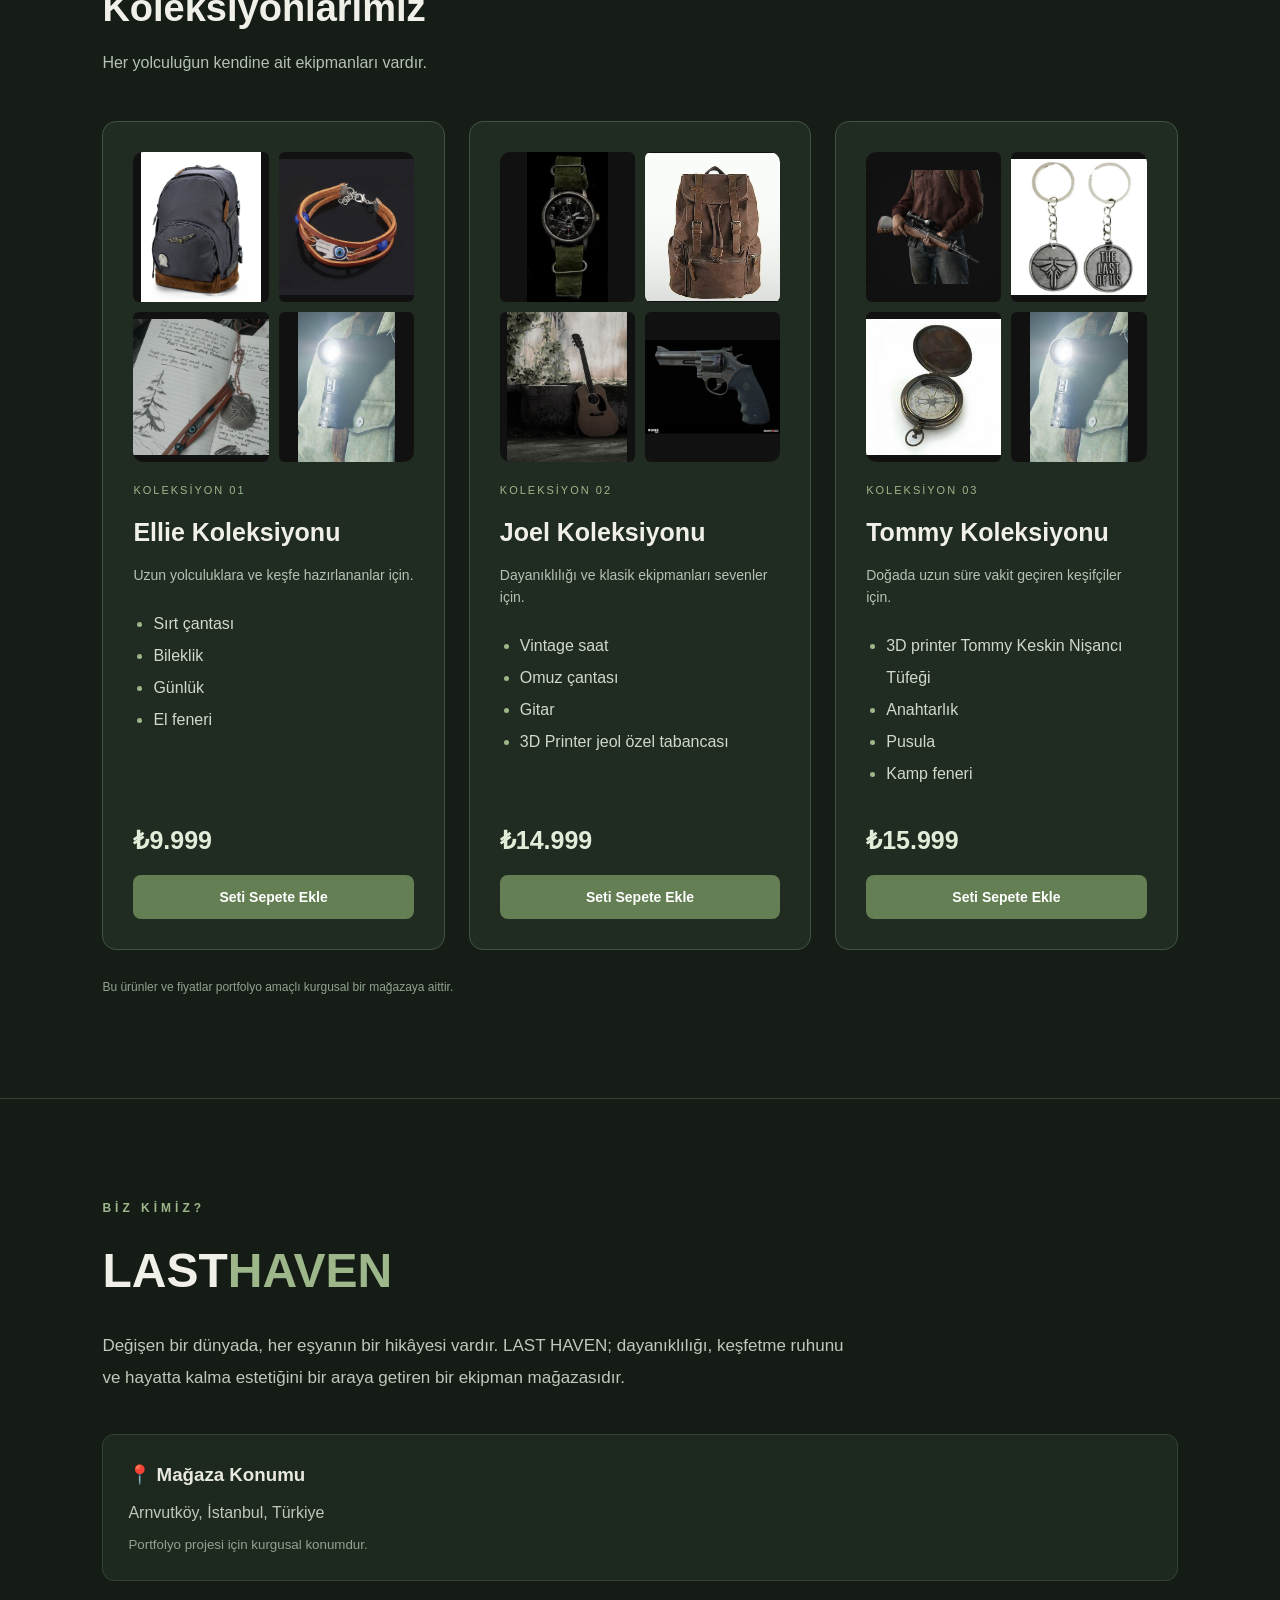
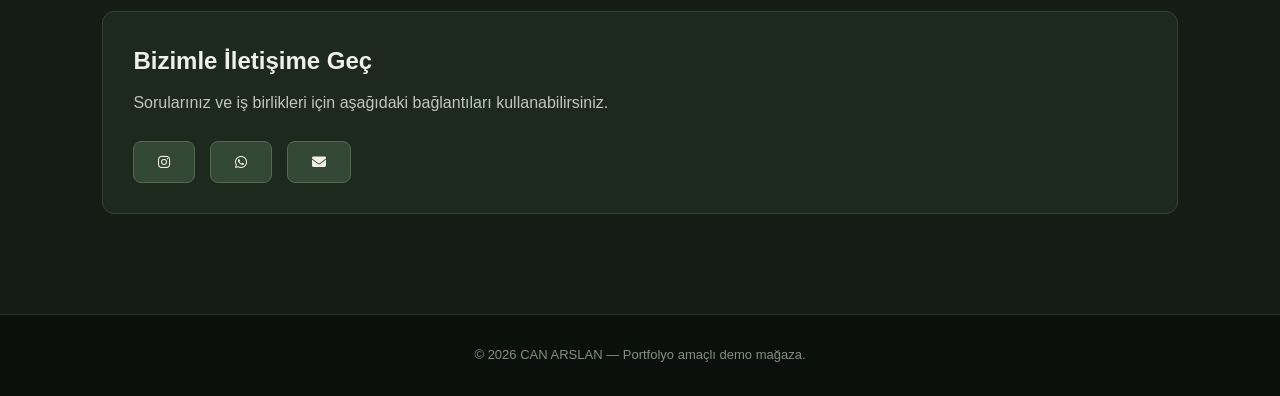
==== commit 651c9559: "Add files via upload" ====
--- a/index.html
+++ b/index.html
@@ -150,47 +150,7 @@
         >
     </div>
 
-    <!-- KATEGORİLER -->
-    <div class="category-filters">
-
-        <button class="filter-btn active"
-                data-category="all"
-                type="button">
-            Tümü
-        </button>
-
-        <button class="filter-btn"
-                data-category="canta"
-                type="button">
-            Çantalar
-        </button>
-
-        <button class="filter-btn"
-                data-category="saat"
-                type="button">
-            Saatler
-        </button>
-
-        <button class="filter-btn"
-                data-category="aksesuar"
-                type="button">
-            Aksesuarlar
-        </button>
-
-        <button class="filter-btn"
-                data-category="koleksiyon"
-                type="button">
-            Koleksiyon
-        </button>
-
-        <button class="filter-btn"
-                data-category="ekipman"
-                type="button">
-            Ekipmanlar
-        </button>
-
-
-    </div>
+    
 
     <p id="urunSonuc" class="product-results" role="status"></p>
 
@@ -201,8 +161,8 @@
         <!-- ÜRÜN 1 -->
         <article class="product-card" data-category="canta">
             <div class="product-image">
-                🎒
-            </div>
+    <img src="images/çanta.jpg" alt="Ellie Tarzı Sırt Çantası">
+</div>
 
             <div class="product-content">
                 <p class="product-category">Çanta</p>
@@ -223,9 +183,9 @@
 
         <!-- ÜRÜN 2 -->
         <article class="product-card" data-category="saat">
-            <div class="product-image">
-                ⌚
-            </div>
+           <div class="product-image">
+    <img src="images/saat.jpg" alt="Joel Tarzı Saat">
+</div>
 
             <div class="product-content">
                 <p class="product-category">Saat</p>
@@ -247,8 +207,8 @@
         <!-- ÜRÜN 3 -->
         <article class="product-card" data-category="Bileklik">
             <div class="product-image">
-                🧵
-            </div>
+    <img src="images/bileklik.jpg" alt="Ellie Tarzı bileklik">
+</div>
 
             <div class="product-content">
                 <p class="product-category">Aksesuar</p>
@@ -259,7 +219,7 @@
                 </p>
 
                 <div class="product-bottom">
-                    <span class="product-price">₺349</span>
+                    <span class="product-price">₺1200</span>
                     <button class="add-to-cart-btn" type="button">
                         Sepete Ekle
                     </button>
@@ -270,8 +230,8 @@
         <!-- ÜRÜN 4 -->
         <article class="product-card" data-category="Rozeti">
             <div class="product-image">
-                🪲
-            </div>
+    <img src="images/Rozet.jpg" alt="Firefly Rozeti">
+</div>
 
             <div class="product-content">
                 <p class="product-category">Koleksiyon</p>
@@ -292,7 +252,9 @@
         
 <!-- ÜRÜN 5: EL FENERİ -->
 <article class="product-card" data-category="fener">
-    <div class="product-image">🔦</div>
+    <<div class="product-image">
+    <img src="images/fener.jpg" alt="Hayatta kalma yaka feneri">
+</div>
 
     <div class="product-content">
         <p class="product-category">Ekipman</p>
@@ -315,7 +277,9 @@
 
 <!-- ÜRÜN 6: GÜNLÜK -->
 <article class="product-card" data-category="Gunluk">
-    <div class="product-image">📓</div>
+    <div class="product-image">
+    <img src="images/elliegünlük.jpg" alt="Ellie Tarzı günlük/defter">
+</div>
 
     <div class="product-content">
         <p class="product-category">Aksesuar</p>
@@ -327,7 +291,7 @@
         </p>
 
         <div class="product-bottom">
-            <span class="product-price">₺299</span>
+            <span class="product-price">₺500</span>
 
             <button class="add-to-cart-btn" type="button">
                 Sepete Ekle
@@ -338,7 +302,9 @@
 
 <!-- ÜRÜN 7: PUSULA -->
 <article class="product-card" data-category="Pusula">
-    <div class="product-image">🧭</div>
+    <div class="product-image">
+    <img src="images/pusula.jpg" alt="Hayatta kalma pusulası">
+</div>
 
     <div class="product-content">
         <p class="product-category">Ekipman</p>
@@ -359,21 +325,119 @@
     </div>
 </article>
 
-<!-- ÜRÜN 8: MATARA -->
-<article class="product-card" data-category="matara">
-    <div class="product-image">🥤</div>
-
-    <div class="product-content">
-        <p class="product-category">Outdoor</p>
-        <h3>Jackson Kamp Matarası</h3>
-
-        <p class="product-text">
-            Askerî yeşil tasarımıyla doğa
-            yolculuklarından ilham alan matara.
+<!-- ÜRÜN 8: ceket -->
+<article class="product-card" data-category="Kıyafetz">
+    <div class="product-image">
+    <img src="images/ellie.ceket.jpg" alt="Ellie Tarzı ceket">
+</div>
+
+    <div class="product-content">
+        <p class="product-category">Ekipman</p>
+        <h3>Joel ve Ellie Ceket</h3>
+
+        <p class="product-text">
+            Joel'den Ellie'ye kalan kahverengi ceket.
         </p>
 
         <div class="product-bottom">
             <span class="product-price">₺399</span>
+
+            <button class="add-to-cart-btn" type="button">
+                Sepete Ekle
+            </button>
+        </div>
+    </div>
+</article>
+
+<article class="product-card" data-category="Silah">
+    <div class="product-image">
+    <img src="images/joeltabanca.jpg" alt="Jeol tabanca">
+</div>
+
+    <div class="product-content">
+        <p class="product-category">Ekipman</p>
+        <h3>3D Printer Joel özel Tabanca </h3>
+
+        <p class="product-text">
+            Joel'den Ellie'ye miras <br>
+            3D Printer <br>
+            Atış yapmaz, Patlamaz
+        </p>
+
+        <div class="product-bottom">
+            <span class="product-price">₺4999</span>
+
+            <button class="add-to-cart-btn" type="button">
+                Sepete Ekle
+            </button>
+        </div>
+    </div>
+</article>
+
+<article class="product-card" data-category="gitar">
+    <div class="product-image">
+    <img src="images/joelgitar.jpg" alt="Hayatta kalma pusulası">
+</div>
+
+    <div class="product-content">
+        <p class="product-category">Ekipman</p>
+        <h3>Joel Gitar </h3>
+
+        <p class="product-text">
+            Firefly Damgalı Gitar<br>
+            Tüm ayarları hazırdır
+        </p>
+
+        <div class="product-bottom">
+            <span class="product-price">₺3999</span>
+
+            <button class="add-to-cart-btn" type="button">
+                Sepete Ekle
+            </button>
+        </div>
+    </div>
+</article>
+
+<article class="product-card" data-category="Pusula">
+    <div class="product-image">
+    <img src="images/tommysilah.jpg" alt="Tommy Keskin Nişancı Tüfeği ">
+</div>
+
+    <div class="product-content">
+        <p class="product-category">Ekipman</p>
+        <h3>3D Printer Tommy Keskin Nişancı Tüfeği</h3>
+
+        <p class="product-text">
+            3D printer<br>
+            Yanında Anahtarlık Hediye
+        </p>
+
+        <div class="product-bottom">
+            <span class="product-price">₺5999</span>
+
+            <button class="add-to-cart-btn" type="button">
+                Sepete Ekle
+            </button>
+        </div>
+    </div>
+</article>
+
+<article class="product-card" data-category="Pusula">
+    <div class="product-image">
+    <img src="images/tommyanahtar.jpg" alt="Anahtarlık">
+</div>
+
+    <div class="product-content">
+        <p class="product-category">Ekipman</p>
+        <h3>Anahtarlık</h3>
+
+        <p class="product-text">
+            Her anahtara uygun anahtarlık <br>
+            Farklı renk seçenekleri
+        </p>
+
+        <div class="product-bottom">
+            <span class="product-price">₺149</span>
 
             <button class="add-to-cart-btn" type="button">
                 Sepete Ekle
@@ -402,7 +466,12 @@
 
         <!-- ELLIE -->
         <article class="collection-card">
-            <div class="collection-symbol">🎒</div>
+            <div class="collection-photo-grid">
+    <img src="images/çanta.jpg" alt="Ellie çantası">
+    <img src="images/bileklik.jpg" alt="Ellie bilekliği">
+    <img src="images/elliegünlük.jpg" alt="Ellie günlüğü">
+    <img src="images/fener.jpg" alt="Ellie feneri">
+</div>
             <span class="collection-number">KOLEKSİYON 01</span>
 
             <h3>Ellie Koleksiyonu</h3>
@@ -413,12 +482,12 @@
             <ul class="collection-items">
                 <li>Sırt çantası</li>
                 <li>Bileklik</li>
-                <li>Not defteri</li>
+                <li>Günlük</li>
                 <li>El feneri</li>
             </ul>
 
             <div class="collection-bottom">
-                <span class="collection-price">₺1.999</span>
+                <span class="collection-price">₺9.999</span>
                 <button class="collection-cart-btn"
                         type="button"
                         data-name="Ellie Koleksiyonu">
@@ -429,7 +498,12 @@
 
         <!-- JOEL -->
         <article class="collection-card">
-            <div class="collection-symbol">⌚</div>
+            <div class="collection-photo-grid">
+    <img src="images/saat.jpg" alt="Joel vintage saat">
+    <img src="images/joelçanta.jpg" alt="Joel omuz çantası">
+    <img src="images/joelgitar.jpg" alt="Joel gitar">
+    <img src="images/joeltabanca.jpg" alt="Joel tabanca">
+</div>
             <span class="collection-number">KOLEKSİYON 02</span>
 
             <h3>Joel Koleksiyonu</h3>
@@ -440,12 +514,12 @@
             <ul class="collection-items">
                 <li>Vintage saat</li>
                 <li>Omuz çantası</li>
-                <li>Pusula</li>
-                <li>El feneri</li>
+                <li>Gitar</li>
+                <li>3D Printer jeol özel tabancası</li>
             </ul>
 
             <div class="collection-bottom">
-                <span class="collection-price">₺2.499</span>
+                <span class="collection-price">₺14.999</span>
                 <button class="collection-cart-btn"
                         type="button"
                         data-name="Joel Koleksiyonu">
@@ -456,7 +530,12 @@
 
         <!-- TOMMY -->
         <article class="collection-card">
-            <div class="collection-symbol">🧭</div>
+            <div class="collection-photo-grid">
+    <img src="images/tommysilah.jpg" alt="Tommy outdoor sırt çantası">
+    <img src="images/tommyanahtar.jpg" alt="Tommy kamp matarası">
+    <img src="images/pusula.jpg" alt="Tommy pusulası">
+    <img src="images/fener.jpg" alt="Tommy kamp feneri">
+</div>
             <span class="collection-number">KOLEKSİYON 03</span>
 
             <h3>Tommy Koleksiyonu</h3>
@@ -465,14 +544,14 @@
             </p>
 
             <ul class="collection-items">
-                <li>Outdoor sırt çantası</li>
-                <li>Matara</li>
+                <li>3D printer Tommy Keskin Nişancı Tüfeği</li>
+                <li>Anahtarlık</li>
                 <li>Pusula</li>
                 <li>Kamp feneri</li>
             </ul>
 
             <div class="collection-bottom">
-                <span class="collection-price">₺2.199</span>
+                <span class="collection-price">₺15.999</span>
                 <button class="collection-cart-btn"
                         type="button"
                         data-name="Tommy Koleksiyonu">
--- a/style.css
+++ b/style.css
@@ -1069,5 +1069,99 @@
         width: 100%;
     }
 }
-
-
+.product-image {
+    overflow: hidden;
+}
+
+.product-image img {
+    width: 100%;
+    height: 100%;
+    display: block;
+    object-fit: cover;
+    transition: transform 0.4s ease;
+}
+
+.product-card:hover .product-image img {
+    transform: scale(1.05);
+}
+
+/* Ürün kartlarının hizalanması */
+.products-grid {
+    align-items: stretch;
+}
+
+.product-card {
+    display: flex;
+    flex-direction: column;
+    height: 100%;
+}
+
+/* Bütün ürün fotoğraflarına eşit alan */
+.product-image {
+    width: 100%;
+    height: 280px;
+    overflow: hidden;
+    flex-shrink: 0;
+    display: flex;
+    align-items: center;
+    justify-content: center;
+}
+
+.product-image img {
+    width: 100%;
+    height: 100%;
+    object-fit: contain;
+    display: block;
+}
+
+/* Ürün açıklamalarının ve fiyatların hizalanması */
+.product-content {
+    flex: 1;
+    display: flex;
+    flex-direction: column;
+}
+
+.product-bottom {
+    margin-top: auto;
+}
+
+/* Ellie koleksiyonu 4'lü fotoğraf alanı */
+.collection-photo-grid {
+    display: grid;
+    grid-template-columns: repeat(2, 1fr);
+    grid-template-rows: repeat(2, 110px);
+    gap: 8px;
+    width: 100%;
+    margin-bottom: 20px;
+    overflow: hidden;
+    border-radius: 10px;
+}
+
+.collection-photo-grid img {
+    width: 100%;
+    height: 100%;
+    object-fit: cover;
+    display: block;
+    border-radius: 6px;
+}
+
+.collection-photo-grid {
+    display: grid;
+    grid-template-columns: repeat(2, 1fr);
+    grid-template-rows: repeat(2, 150px);
+    gap: 10px;
+    width: 100%;
+    margin-bottom: 20px;
+    overflow: hidden;
+    border-radius: 10px;
+}
+
+.collection-photo-grid img {
+    width: 100%;
+    height: 100%;
+    object-fit: contain;
+    display: block;
+    border-radius: 6px;
+    background: #111;
+}
+
